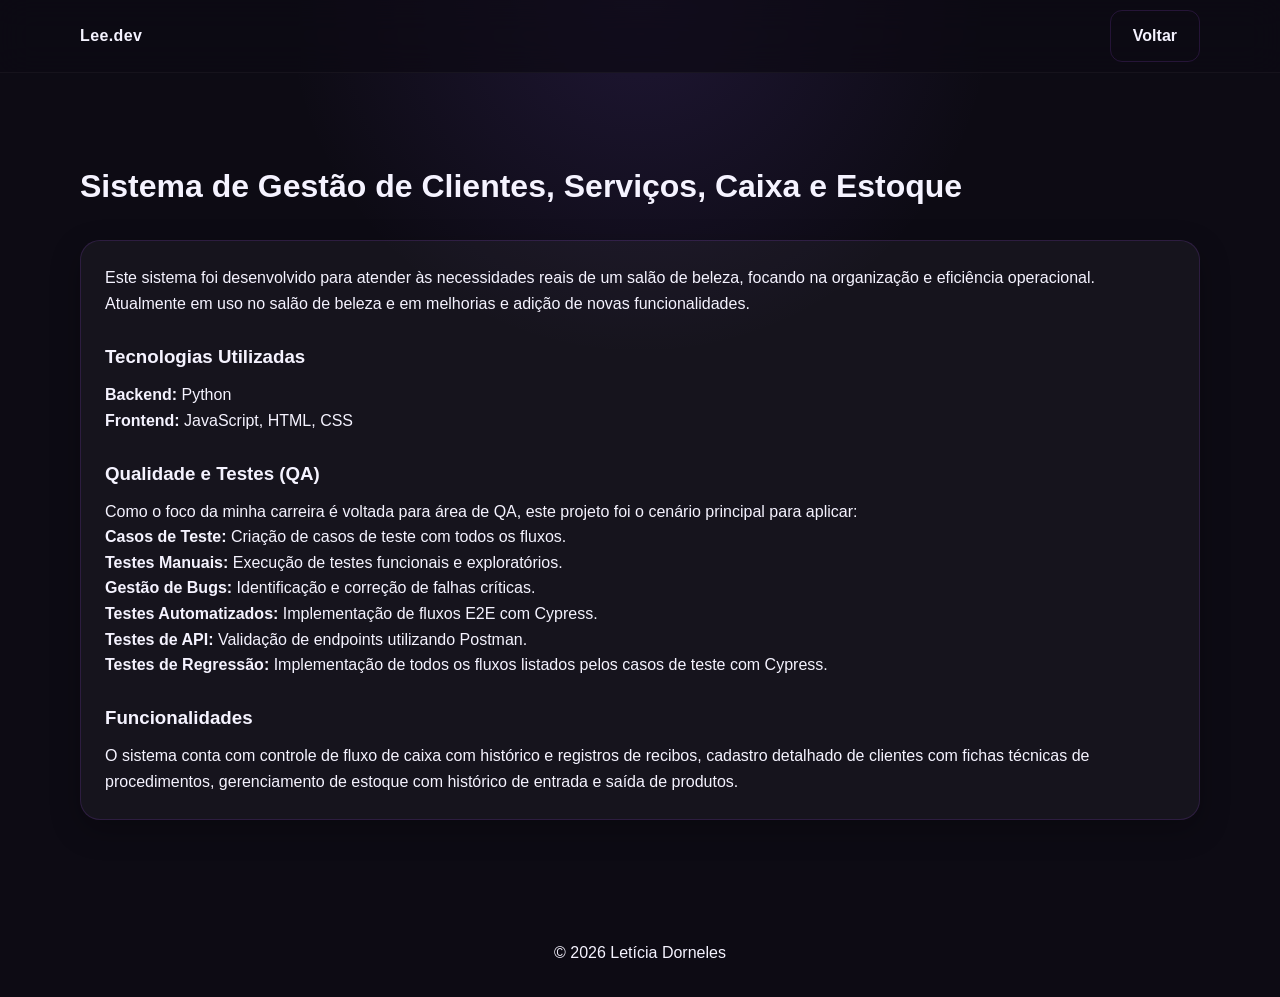
==== projeto-gestao.html @ e73dcba8 "Adicionando mais detalhes sobre os projetos" ====
<!DOCTYPE html>
<html lang="pt-BR">
<head>
  <meta charset="UTF-8" />
  <meta name="viewport" content="width=device-width, initial-scale=1.0" />
  <title>Sistema de Gestão | Detalhes do Projeto</title>
  <link rel="stylesheet" href="css/style.css" />
</head>
<body>
  <header class="header">
    <nav class="nav container">
      <a href="index.html" class="logo">Lee.dev</a>
      <a href="index.html#projetos" class="btn btn-secondary">Voltar</a>
    </nav>
  </header>

  <main class="section">
    <div class="container">
      <h1 class="section-title">Sistema de Gestão de Clientes, Serviços, Caixa e Estoque</h1>
      <div class="card">
        <p>Este sistema foi desenvolvido para atender às necessidades reais de um salão de beleza, focando na organização e eficiência operacional. Atualmente em uso no salão de beleza e em melhorias e adição de novas funcionalidades.</p>
        <br>
        <h3>Tecnologias Utilizadas</h3>
        <ul>
          <li><strong>Backend:</strong> Python</li>
          <li><strong>Frontend:</strong> JavaScript, HTML, CSS</li>
        </ul>
        <br>
        <h3>Qualidade e Testes (QA)</h3>
        <p>Como o foco da minha carreira é voltada para área de QA, este projeto foi o cenário principal para aplicar:</p>
        <ul>
          <li><strong>Casos de Teste:</strong> Criação de casos de teste com todos os fluxos.</li>
          <li><strong>Testes Manuais:</strong> Execução de testes funcionais e exploratórios.</li>
          <li><strong>Gestão de Bugs:</strong> Identificação e correção de falhas críticas.</li>
          <li><strong>Testes Automatizados:</strong> Implementação de fluxos E2E com Cypress.</li>
          <li><strong>Testes de API:</strong> Validação de endpoints utilizando Postman.</li>
          <li><strong>Testes de Regressão:</strong> Implementação de todos os fluxos listados pelos casos de teste com Cypress.</li>
          
          
        </ul>
        <br>
        <h3>Funcionalidades</h3>
        <p>O sistema conta com controle de fluxo de caixa com histórico e registros de recibos, cadastro detalhado de clientes com fichas técnicas de procedimentos, gerenciamento de estoque com histórico de entrada e saída de produtos.</p>
      </div>
    </div>
  </main>

  <footer class="container" style="text-align: center; padding: 2rem 0;">
    <p>&copy; 2026 Letícia Dorneles</p>
  </footer>
</body>
</html>
---- css/style.css ----
:root {
  --bg: #0d0b14;
  --bg-soft: #151221;
  --card: rgba(255, 255, 255, 0.04);
  --border: rgba(168, 85, 247, 0.16);
  --text: #f5f3ff;
  --text-soft: #b9b3c9;
  --primary: #8b5cf6;
  --primary-soft: #a78bfa;
  --shadow: 0 10px 30px rgba(0, 0, 0, 0.25);
}

* {
  margin: 0;
  padding: 0;
  box-sizing: border-box;
}

html {
  scroll-behavior: smooth;
}

body {
  background:
    radial-gradient(circle at top, rgba(139, 92, 246, 0.14), transparent 30%),
    var(--bg);
  color: var(--text);
  font-family: Arial, Helvetica, sans-serif;
  line-height: 1.6;
}

a {
  color: inherit;
  text-decoration: none;
}

ul {
  list-style: none;
}

.container {
  width: min(1120px, 90%);
  margin: 0 auto;
}

.header {
  position: sticky;
  top: 0;
  z-index: 1000;
  backdrop-filter: blur(16px);
  background: rgba(13, 11, 20, 0.72);
  border-bottom: 1px solid rgba(255, 255, 255, 0.04);
}

.nav {
  min-height: 72px;
  display: flex;
  align-items: center;
  justify-content: space-between;
}

.logo {
  font-weight: 700;
  letter-spacing: 0.4px;
}

.nav-links {
  display: flex;
  gap: 24px;
}

.nav-links a {
  color: var(--text-soft);
  transition: 0.25s;
}

.nav-links a:hover {
  color: var(--primary-soft);
}

.menu-toggle {
  display: none;
  background: transparent;
  border: none;
  color: var(--text);
  font-size: 28px;
  cursor: pointer;
}

.hero {
  min-height: calc(100vh - 72px);
  display: flex;
  align-items: center;
  padding: 72px 0 40px;
}

.hero-content {
  max-width: 760px;
}

.eyebrow {
  color: var(--primary-soft);
  margin-bottom: 14px;
  font-size: 0.95rem;
}

.hero h1 {
  font-size: clamp(2.2rem, 5vw, 4.2rem);
  line-height: 1.1;
  margin-bottom: 18px;
}

.hero-text {
  max-width: 680px;
  color: var(--text-soft);
  margin-bottom: 28px;
  font-size: 1.05rem;
}

.hero-actions {
  display: flex;
  gap: 14px;
  flex-wrap: wrap;
}

.btn {
  display: inline-block;
  padding: 12px 22px;
  border-radius: 12px;
  font-weight: 600;
  transition: 0.25s ease;
}

.btn-primary {
  background: var(--primary);
  color: white;
  box-shadow: var(--shadow);
}

.btn-primary:hover {
  transform: translateY(-2px);
  background: #7c3aed;
}

.btn-secondary {
  border: 1px solid var(--border);
  background: transparent;
  color: var(--text);
}

.btn-secondary:hover {
  background: rgba(255, 255, 255, 0.04);
}

.section {
  padding: 88px 0;
}

.section-title {
  font-size: 2rem;
  margin-bottom: 28px;
}

.grid {
  display: grid;
  grid-template-columns: repeat(3, 1fr);
  gap: 22px;
}

.card {
  background: var(--card);
  border: 1px solid var(--border);
  border-radius: 20px;
  padding: 24px;
  box-shadow: var(--shadow);
}

.card h3 {
  margin-bottom: 10px;
}

.card p + p {
  margin-top: 14px;
}

.project-card {
  transition: transform 0.25s ease, border-color 0.25s ease;
}

.project-card:hover {
  transform: translateY(-4px);
  border-color: rgba(168, 85, 247, 0.32);
}

.tag {
  display: inline-block;
  margin: 8px 0 14px;
  padding: 6px 10px;
  border-radius: 999px;
  background: rgba(139, 92, 246, 0.12);
  color: var(--primary-soft);
  font-size: 0.9rem;
}

@media (max-width: 900px) {
  .grid {
    grid-template-columns: 1fr;
  }

  .nav-links {
    position: absolute;
    top: 72px;
    right: 5%;
    width: 220px;
    flex-direction: column;
    gap: 16px;
    padding: 20px;
    border-radius: 16px;
    background: #171322;
    border: 1px solid var(--border);
    display: none;
  }

  .nav-links.active {
    display: flex;
  }

  .menu-toggle {
    display: block;
  }

  a {
  color: #a855f7;
  transition: 0.3s;
  }

  a:hover {
    text-decoration: underline;
  }

  .project-link {
    text-decoration: none;
    color: inherit;
    display: block;
    transition: transform 0.3s ease;
  }
  .project-link:hover {
    transform: translateY(-5px); /* Dá um efeito visual legal ao passar o mouse */
  }

}
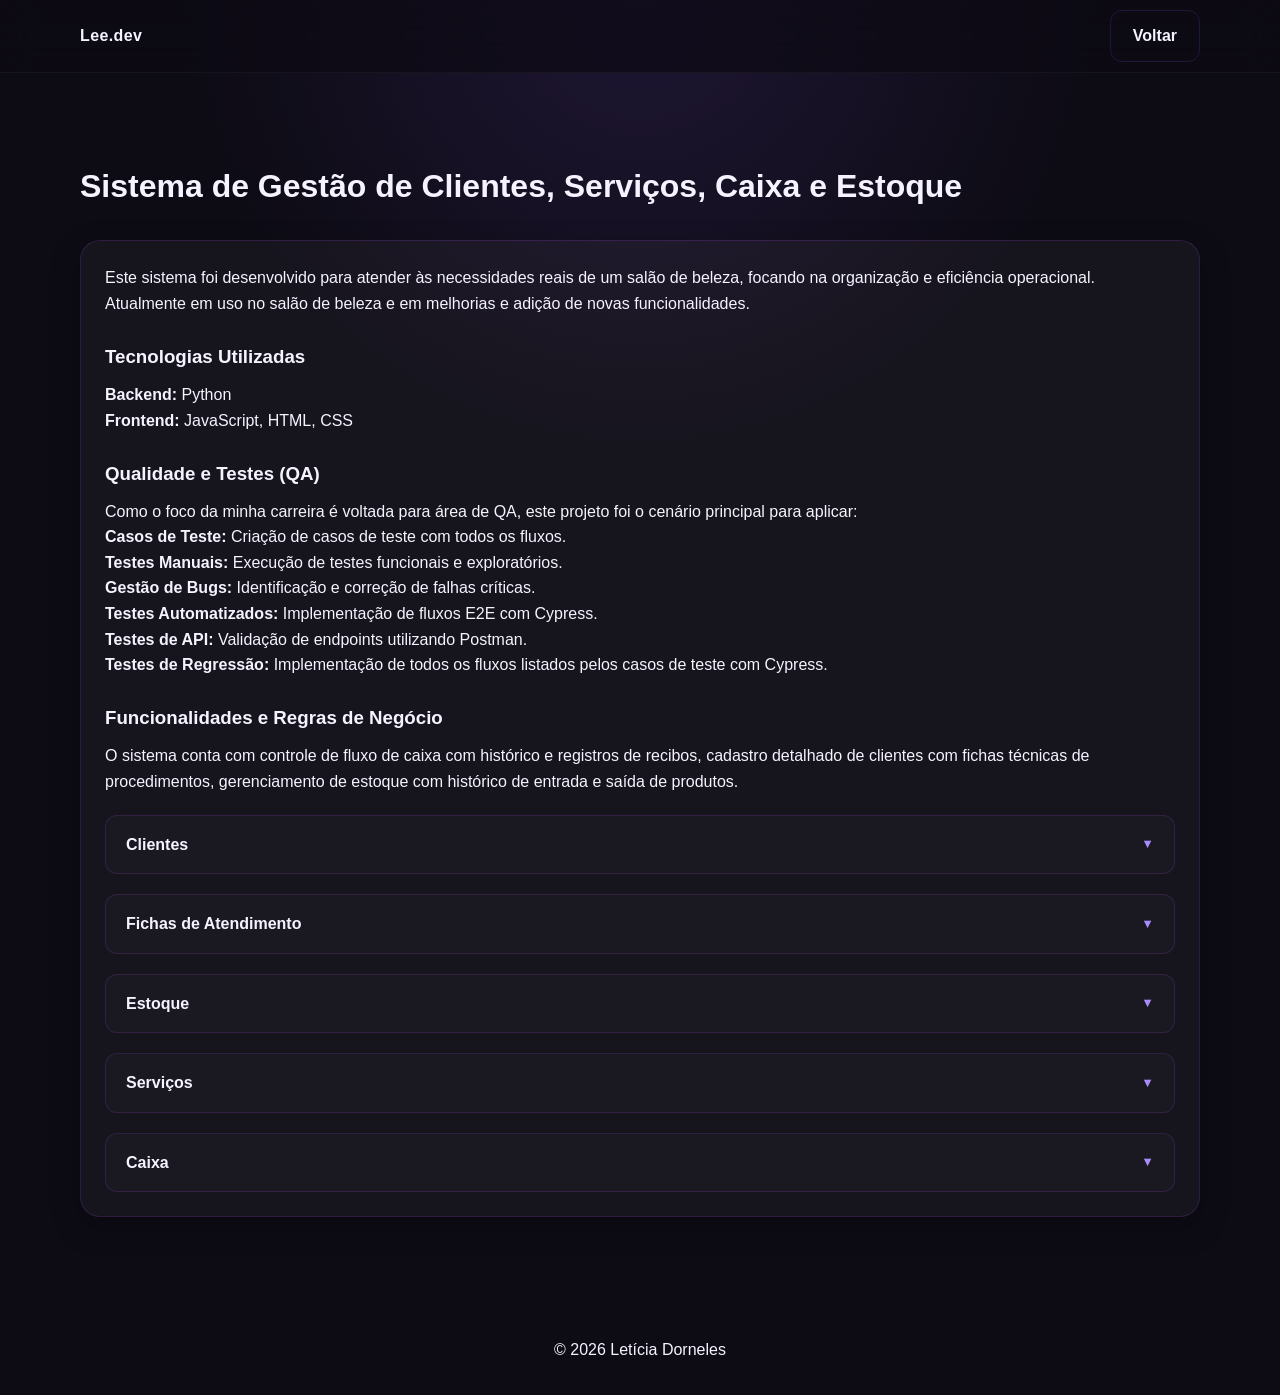
==== commit fbfed12a: "Adicionando novas informações nos projetos" ====
--- a/projeto-gestao.html
+++ b/projeto-gestao.html
@@ -39,8 +39,116 @@
           
         </ul>
         <br>
-        <h3>Funcionalidades</h3>
+        <h3>Funcionalidades e Regras de Negócio</h3>
         <p>O sistema conta com controle de fluxo de caixa com histórico e registros de recibos, cadastro detalhado de clientes com fichas técnicas de procedimentos, gerenciamento de estoque com histórico de entrada e saída de produtos.</p>
+
+        <details class="accordion-item">
+          <summary class="accordion-header">
+            <h4 class="category">Clientes</h4>
+            <span class="accordion-icon">▼</span>
+          </summary>
+          <div class="accordion-content">
+            <ul>
+              <li>&#10003; Nome, telefone e NIF são campos obrigatórios para cadastro de cliente.</li>
+              <li>&#10003; Telefone valida se tem formato válido (ex.: apenas números no formato +XXX XXX XXX XXX).</li>
+              <li>&#10003; NIF deve ser único para cada cliente, valida se é padrão de Portugal (9 dígitos) e se outro cliente já possui o mesmo NIF.</li>
+              <li>&#10003; Email, se preenchido, valida se tem formato válido.</li>
+              <li>&#10003; Data de nascimento, se preenchido, valida se tem formato válido DD/MM/AAAA e ano deve ser ≤ ano atual.</li>
+              <li>&#10003; Clientes ativos indica se o cliente ainda é atendido, enquanto clientes inativos não devem aparecer em buscas de venda ou cadastro de fichas.</li>
+              <li>&#10003; Ao excluir cliente, as fichas devem ser removidas.</li>
+            </ul>
+          </div>
+        </details>
+        <details class="accordion-item">
+          <summary class="accordion-header">
+            <h4 class="category">Fichas de Atendimento</h4>
+            <span class="accordion-icon">▼</span>
+          </summary>
+          <div class="accordion-content">
+            <ul>
+                <li>&#10003; Cliente é obrigatório para fazer o cadastro da ficha</li>
+                <li>&#10003; Preço deve ser ≥ 0.</li>
+                <li>&#10003; Data do procedimento não pode ser uma data futura.</li>
+                <li>&#10003; Profissional é opcional, mas essencial para informar quem realizou o atendimento.</li>
+                <li>&#10003; Procedimento, homecare e observação são opcionais, mas têm limite de caracteres.</li>
+                <li>&#10003; Ao excluir um cliente, todas as fichas dele são excluídas.</li>
+                <li>&#10003; Cada ficha deve registrar o valor do serviço/produto naquela data, não dependendo de atualizações futuras de preço do serviço/produto.</li>
+                <li>&#10003; Histórico: fichas ordenadas da mais recente para a mais antiga.</li>
+            </ul>
+          </div>
+        </details>
+        <details class="accordion-item">
+          <summary class="accordion-header">
+            <h4 class="category">Estoque</h4>
+            <span class="accordion-icon">▼</span>
+          </summary>
+          <div class="accordion-content">
+            <ul>
+                <li>&#10003; Nome e preço são obrigatórios.</li>
+                <li>&#10003; Preço deve ser &gt; 0.</li>
+                <li>&#10003; Quantidade não pode ser negativa, caso não tenha estoque ainda pode ser criado com quantidade 0 e ser atualizada posteriormente, a quantidade é controlada por entradas e saídas.</li>
+                <li>&#10003; Não é permitido vender produto com estoque insuficiente.</li>
+                <li>&#10003; Movimentações de estoque devem registrar tipo (entrada/saída), quantidade e data.</li>
+                <li>&#10003; Produto pode ter descrição opcional.</li>
+                <li>&#10003; Produtos com quantidade 0 devem aparecer como “sem estoque” em vendas.</li>
+                <li>&#10003; Produto e tipo (entrada/saída) são obrigatórios para fazer movimentação no estoque.</li>
+                <li>&#10003; Tipo deve ser apenas entrada ou saída.</li>
+                <li>&#10003; Ao criar uma saída (venda no caixa), valida se o produto possui estoque suficiente.</li>
+                <li>&#10003; Cliente pode ser opcional, mas se estiver preenchido indica que a saída está ligada a uma venda.</li>
+                <li>&#10003; Movimentação no estoque
+                    <br>&nbsp;&nbsp;&nbsp;&nbsp;• Entrada:
+                        <br>&nbsp;&nbsp;&nbsp;&nbsp;&nbsp;&nbsp;&nbsp;&nbsp;- Adiciona quantidade ao estoque pela edição do produto.
+                    <br>&nbsp;&nbsp;&nbsp;&nbsp;• Saída:
+                        <br>&nbsp;&nbsp;&nbsp;&nbsp;&nbsp;&nbsp;&nbsp;&nbsp;- Verifica se quantidade &gt; 0.
+                        <br>&nbsp;&nbsp;&nbsp;&nbsp;&nbsp;&nbsp;&nbsp;&nbsp;- Verifica estoque suficiente.
+                        <br>&nbsp;&nbsp;&nbsp;&nbsp;&nbsp;&nbsp;&nbsp;&nbsp;- Cria movimentação no estoque do tipo 'SAIDA'.
+                        <br>&nbsp;&nbsp;&nbsp;&nbsp;&nbsp;&nbsp;&nbsp;&nbsp;- Associa cliente, se informado.
+                </li>
+                <li>&#10003; Relatório do estoque filtra por data, cliente e produto, mostrando entradas, saídas e quantidade atual de cada produto.</li>
+            </ul>
+          </div>
+        </details>
+        <details class="accordion-item">
+          <summary class="accordion-header">
+            <h4 class="category">Serviços</h4>
+            <span class="accordion-icon">▼</span>
+          </summary>
+          <div class="accordion-content">
+            <ul>
+                <li>&#10003; Nome e preco são obrigatórios.</li>
+                <li>&#10003; Preço deve ser &gt; 0.</li>
+                <li>&#10003; Preço do serviço deve ser congelado ao criar uma venda, preservando o valor no histórico das vendas antigas.</li>
+            </ul>
+          </div>
+        </details>
+        <details class="accordion-item">
+          <summary class="accordion-header">
+            <h4 class="category">Caixa</h4>
+            <span class="accordion-icon">▼</span>
+          </summary>
+          <div class="accordion-content">
+            <ul>
+                <li>&#10003; Cliente é opcional, mas essencial, caso não tenha o registro fica como “Não informado”.</li>
+                <li>&#10003; Data por padrão é a data e hora local do dispositivo.</li>
+                <li>&#10003; Desconto e sinal são opcionais, pode ser ≥ 0.</li>
+                <li>&#10003; Valor total deve ser > 0 (não pode ser negativo nem zero).</li>
+                <li>&#10003; Profissional opcional, mas essencial para informar quem realizou o atendimento.</li>
+                <li>&#10003; Forma de pagamento é obrigatório, deve ser uma das opções definidas.</li>
+                <li>&#10003; Quantidades sempre 1 por registro; multiplicar registro se necessário.</li>
+                <li>&#10003; Fatura deve ser 'sim' ou 'nao' de acordo com desejo da cliente, caso não seja selecionado salva como 'nao'.</li>
+                <li>&#10003; Ao finalizar venda:
+                    <br>&nbsp;&nbsp;&nbsp;&nbsp;- Valida estoque dos produtos (tem um campo no caixa mostrando a quantidade de estoque real).
+                    <br>&nbsp;&nbsp;&nbsp;&nbsp;- Valida valor total ≥ 0, caso não seja validado a venda não é finalizada e uma mensagem de erro aparece na tela.
+                    <br>&nbsp;&nbsp;&nbsp;&nbsp;- A quantidade dos produtos vendidos é atualizada no estoque assim que a venda é finalizada no caixa.
+                    <br>&nbsp;&nbsp;&nbsp;&nbsp;- Os nomes e valores de produtos/serviços são congelados no recibo para evitar alterações de valor/nome em recibos antigos caso tenha alteração de preço ou nome no futuro.</li>
+                <li>&#10003; Pelo menos produto ou servico deve estar preenchido.</li>
+                <li>&#10003; Quantidade de produto ou serviço é sempre 1, caso a cliente vá pagar 2 serviços/produtos iguais, deve ser adicionado o serviço/produto 2 vezes.</li>
+                <li>&#10003; Produto ou serviço deve ser preenchido no momento da venda para congelar no histórico das vendas e no recibo da cliente.</li>
+                <li>&#10003; Não permite vender mais do que estoque disponível.</li>
+                <li>&#10003; Atualizações de preço ou nome do produto/serviço não devem afetar vendas já registradas.</li>
+            </ul>
+          </div>
+        </details>
       </div>
     </div>
   </main>
--- a/css/style.css
+++ b/css/style.css
@@ -248,4 +248,47 @@
     transform: translateY(-5px); /* Dá um efeito visual legal ao passar o mouse */
   }
 
+}
+
+/* Accordion Styles */
+.accordion-item {
+  border: 1px solid var(--border);
+  border-radius: 12px;
+  margin-top: 20px;
+  background: rgba(255, 255, 255, 0.02);
+  overflow: hidden;
+  transition: border-color 0.3s;
+}
+
+.accordion-item:hover {
+  border-color: rgba(168, 85, 247, 0.4);
+}
+
+.accordion-header {
+  padding: 16px 20px;
+  cursor: pointer;
+  list-style: none;
+  display: flex;
+  justify-content: space-between;
+  align-items: center;
+}
+
+.accordion-header::-webkit-details-marker {
+  display: none;
+}
+
+.accordion-content {
+  padding: 0 20px 20px;
+  border-top: 1px solid var(--border);
+  color: var(--text-soft);
+}
+
+.accordion-item[open] .accordion-icon {
+  transform: rotate(180deg);
+}
+
+.accordion-icon {
+  color: var(--primary-soft);
+  transition: transform 0.3s;
+  font-size: 0.8rem;
 }
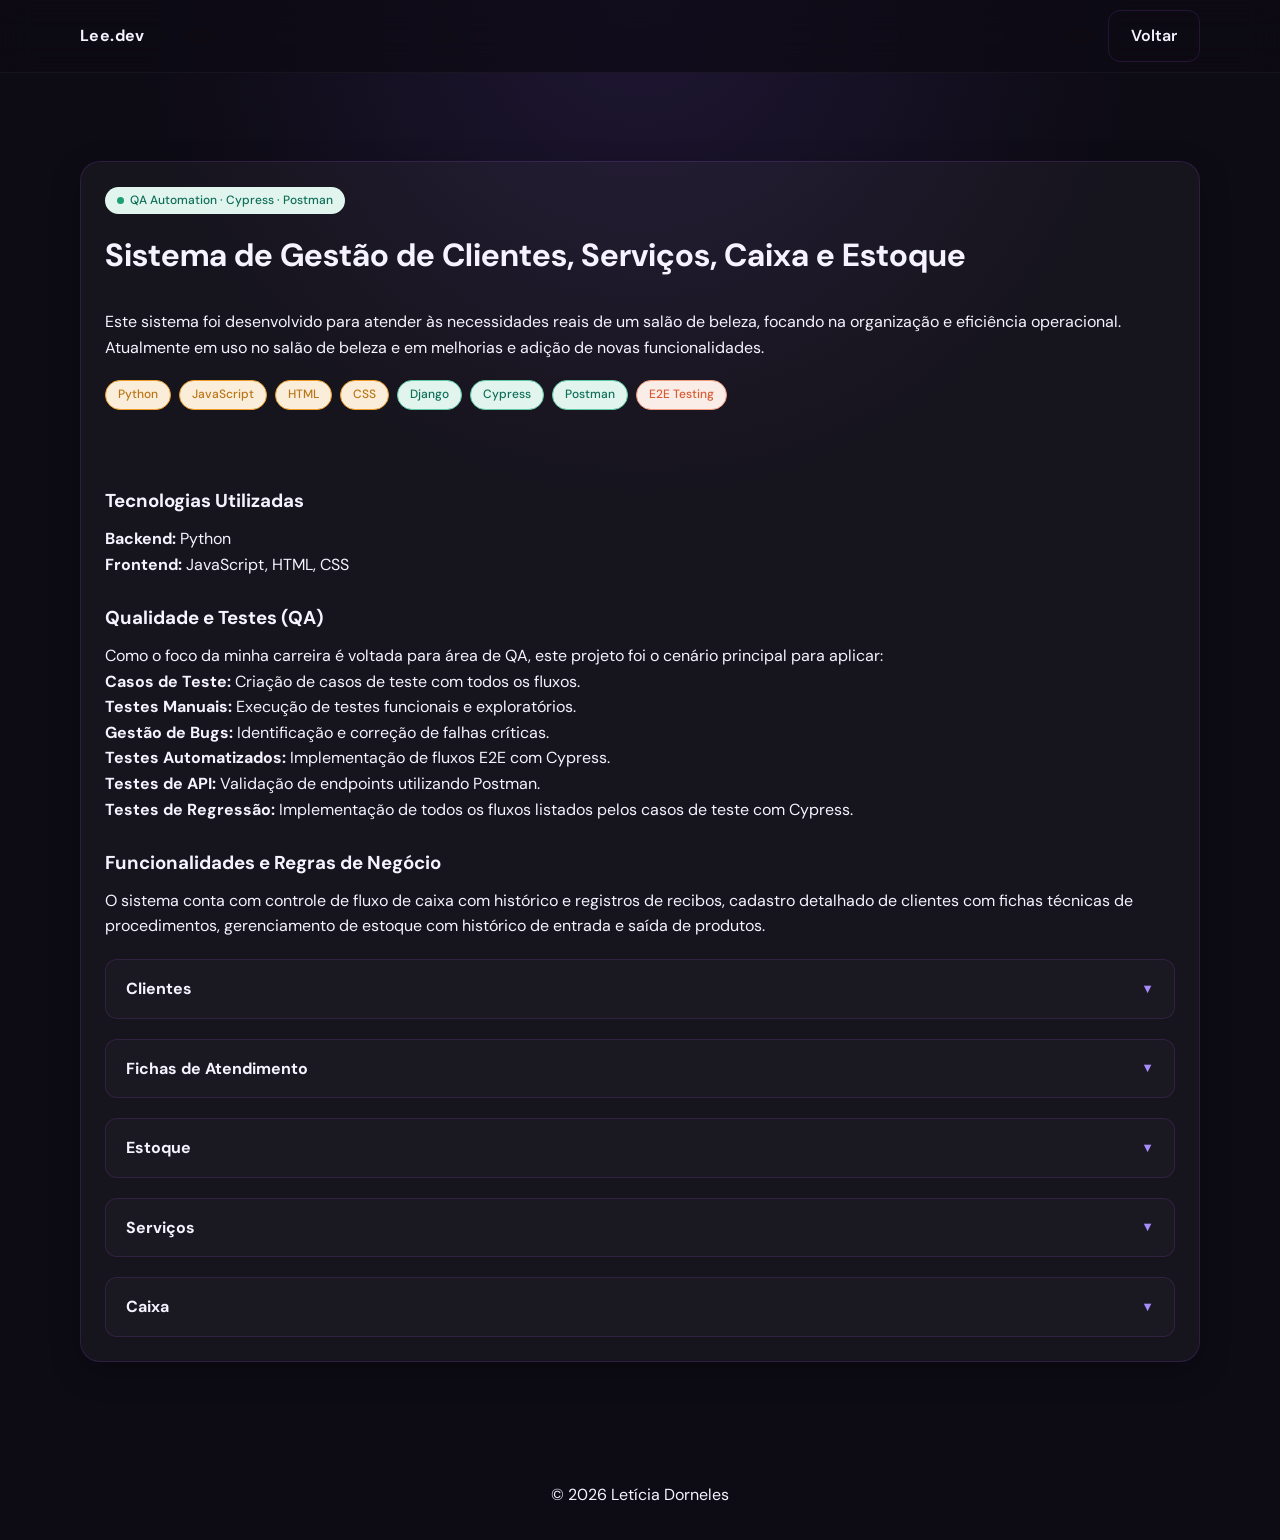
==== commit 47be4c2a: "Adicionando novas informações no projeto" ====
--- a/projeto-gestao.html
+++ b/projeto-gestao.html
@@ -4,6 +4,7 @@
   <meta charset="UTF-8" />
   <meta name="viewport" content="width=device-width, initial-scale=1.0" />
   <title>Sistema de Gestão | Detalhes do Projeto</title>
+  <link href="https://fonts.googleapis.com/css2?family=Fira+Code:wght@400;500&family=DM+Sans:wght@400;500;600&display=swap" rel="stylesheet"/>
   <link rel="stylesheet" href="css/style.css" />
 </head>
 <body>
@@ -16,9 +17,22 @@
 
   <main class="section">
     <div class="container">
+      <div class="card">
+      <span class="hero-tag"><span class="hero-dot"></span>QA Automation · Cypress · Postman</span>
       <h1 class="section-title">Sistema de Gestão de Clientes, Serviços, Caixa e Estoque</h1>
-      <div class="card">
         <p>Este sistema foi desenvolvido para atender às necessidades reais de um salão de beleza, focando na organização e eficiência operacional. Atualmente em uso no salão de beleza e em melhorias e adição de novas funcionalidades.</p>
+        <div class="pill-row">
+          <span class="pill pill-amber">Python</span>
+          <span class="pill pill-amber">JavaScript</span>
+          <span class="pill pill-amber">HTML</span>
+          <span class="pill pill-amber">CSS</span>
+          <span class="pill pill-green">Django</span>
+          <span class="pill pill-green">Cypress</span>
+          <span class="pill pill-green">Postman</span>
+          <span class="pill pill-coral">E2E Testing</span>
+        </div>
+        <br><br>
+
         <br>
         <h3>Tecnologias Utilizadas</h3>
         <ul>
--- a/css/style.css
+++ b/css/style.css
@@ -1,4 +1,12 @@
 :root {
+  --green: #1D9E75;
+  --green-light: #E1F5EE;
+  --green-mid: #9FE1CB;
+  --teal-deep: #0F6E56;
+  --amber: #BA7517;
+  --amber-light: #FAEEDA;
+  --coral: #D85A30;
+  --coral-light: #FAECE7;
   --bg: #0d0b14;
   --bg-soft: #151221;
   --card: rgba(255, 255, 255, 0.04);
@@ -8,6 +16,10 @@
   --primary: #8b5cf6;
   --primary-soft: #a78bfa;
   --shadow: 0 10px 30px rgba(0, 0, 0, 0.25);
+  --font-main: 'DM Sans', sans-serif;
+  --font-code: 'Fira Code', monospace;
+  /* --text-secondary: #5F5E5A; */ /* aqui é das letras do processo */
+  --radius-lg: 12px; /* aqui deixa a borda arredondada do processo */
 }
 
 * {
@@ -25,7 +37,7 @@
     radial-gradient(circle at top, rgba(139, 92, 246, 0.14), transparent 30%),
     var(--bg);
   color: var(--text);
-  font-family: Arial, Helvetica, sans-serif;
+  font-family: var(--font-main);
   line-height: 1.6;
 }
 
@@ -122,6 +134,42 @@
   gap: 14px;
   flex-wrap: wrap;
 }
+
+/* ── Hero ── */
+    .hero-title {
+      border: 0.5px solid var(--border);
+      border-radius: var(--radius-lg);
+      padding: 2rem;
+      margin-bottom: 1.5rem;
+      background: var(--bg);
+    }
+    .hero-tag {
+      display: inline-flex;
+      align-items: center;
+      gap: 6px;
+      background: var(--green-light);
+      color: var(--teal-deep);
+      font-size: 12px;
+      font-weight: 500;
+      padding: 4px 12px;
+      border-radius: 20px;
+      margin-bottom: 1rem;
+    }
+    .hero-dot {
+      width: 7px; height: 7px;
+      border-radius: 50%;
+      background: var(--green);
+      animation: pulse 1.8s infinite;
+    }
+    @keyframes pulse { 0%,100%{opacity:1} 50%{opacity:.4} }
+    .hero-title h1 { font-size: 22px; font-weight: 600; line-height: 1.3; margin-bottom: .5rem; }
+    .hero-sub { font-size: 15px; color: var(--text-secondary); line-height: 1.6; }
+    .pill-row { display: flex; flex-wrap: wrap; gap: 8px; margin-top: 1.25rem; }
+    .pill { font-size: 12px; font-weight: 500; padding: 4px 12px; border-radius: 20px; border: 0.5px solid; }
+    .pill-green { background: var(--green-light); color: var(--teal-deep); border-color: #5DCAA5; }
+    .pill-amber { background: var(--amber-light); color: var(--amber); border-color: #EF9F27; }
+    .pill-coral { background: var(--coral-light); color: var(--coral); border-color: #F0997B; }
+
 
 .btn {
   display: inline-block;
@@ -201,6 +249,75 @@
   color: var(--primary-soft);
   font-size: 0.9rem;
 }
+
+.tag-green {
+  background-color: #e8f5e9;
+  color: #2e7d32;
+  border: 1px solid #a5d6a7;
+}
+
+.tag-yellow {
+  background-color: #fff3e0;
+  color: #b26a00;
+  border: 1px solid #ffcc80;
+}
+
+.tag-orange {
+  background-color: #fbe9e7;
+  color: #d84315;
+  border: 1px solid #ffab91;
+}
+
+.tag-title {
+  display: inline-flex;
+  align-items: center;
+  gap: 6px;
+
+  padding: 6px 12px;
+  border-radius: 999px;
+
+  background: rgba(16, 185, 129, 0.15); /* verde suave */
+  color: #065f46;
+
+  font-size: 0.9rem;
+  border: none; /* 👈 remove qualquer borda */
+}
+
+.dot {
+  width: 8px;
+  height: 8px;
+  background-color: #10b981; /* verde */
+  border-radius: 50%;
+  position: relative;
+} 
+
+/* animação pulsando */
+.dot::after {
+  content: "";
+  position: absolute;
+  width: 100%;
+  height: 100%;
+  border-radius: 50%;
+  background-color: #10b981;
+  opacity: 0.6;
+  animation: pulse 1.5s infinite;
+}
+
+@keyframes pulse {
+  0% {
+    transform: scale(1);
+    opacity: 0.6;
+  }
+  70% {
+    transform: scale(2.5);
+    opacity: 0;
+  }
+  100% {
+    opacity: 0;
+  }
+}
+
+
 
 @media (max-width: 900px) {
   .grid {
@@ -291,4 +408,96 @@
   color: var(--primary-soft);
   transition: transform 0.3s;
   font-size: 0.8rem;
+}
+
+.grid-cards {
+  display: grid;
+  grid-template-columns: repeat(auto-fit, minmax(220px, 1fr));
+  gap: 16px;
+  margin-top: 16px;
+}
+
+.card-item {
+  background: rgba(168, 85, 247, 0.4);
+  padding: 16px;
+  border-radius: 12px;
+  color: #e5e7eb;
+  font-size: 0.95rem;
+  transition: 0.2s ease;
+  border: 1px solid rgba(255,255,255,0.05);
+}
+
+.card-item:hover {
+  transform: translateY(-4px);
+  border-color: rgba(139, 92, 246, 0.3);
+}
+
+.card-number {
+  font-size: 0.8rem;
+  color: #22c55e;
+  font-weight: bold;
+  display: block;
+  margin-bottom: 6px;
+}
+
+/* ── Section label ── */
+    .section-label {
+      font-size: 11px; font-weight: 500;
+      letter-spacing: .08em; color: var(--text-secondary);
+      text-transform: uppercase; margin-bottom: .75rem;
+    }
+
+    /* ── Process flow ── */
+    .process-flow {
+      display: grid;
+      grid-template-columns: 1fr auto 1fr auto 1fr;
+      align-items: center;
+      gap: 0;
+      margin-bottom: 1.5rem;
+    }
+    .proc-step {
+      background: var(--bg);
+      border: 0.5px solid var(--border);
+      border-radius: var(--radius-lg);
+      padding: .9rem 1rem;
+      text-align: center;
+    }
+    .proc-num { font-size: 12px; font-weight: 500; letter-spacing: .06em; color: var(--text-secondary); text-transform: uppercase; margin-bottom: 4px; }
+    .proc-icon { font-size: 20px; margin-bottom: 6px; }
+    .proc-title { font-size: 14px; font-weight: 500; margin-bottom: 4px; }
+    .proc-desc { font-size: 14px; color: var(--text-secondary); line-height: 1.4; }
+    .proc-arrow { text-align: center; color: var(--text-secondary); font-size: 16px; padding: 0 4px; }
+
+    /* ── Learnings ── */
+    .learnings { display: grid; grid-template-columns: repeat(2,1fr); gap: 12px; margin-bottom: 1.5rem; }
+    .learn-card { background: var(--bg); border: 0.5px solid var(--border); border-radius: var(--radius-lg); padding: 1rem; display: flex; gap: 10px; align-items: flex-start; }
+    .learn-num { font-size: 20px; font-weight: 600; color: var(--green); min-width: 28px; }
+    .learn-card h4 { font-size: 14px; font-weight: 500; margin-bottom: 3px; }
+    .learn-card p  { font-size: 14px; color: var(--text-secondary); line-height: 1.5; }
+
+/* ── Challenges ── */
+    .card-box { background: var(--bg); border: 0.5px solid var(--border); border-radius: var(--radius-lg); padding: 1.25rem; margin-bottom: 1.5rem; }
+    .challenge-item { display: flex; gap: 12px; padding: .75rem 0; border-bottom: 0.5px solid var(--border); }
+    .challenge-item:last-child { border-bottom: none; }
+    .ch-marker { width: 6px; height: 6px; border-radius: 50%; margin-top: 6px; flex-shrink: 0; }
+    .ch-green { background: var(--green); }
+    .ch-coral { background: var(--coral); }
+    .ch-content h4 { font-size: 14px; font-weight: 500; margin-bottom: 3px; }
+    .ch-content p  { font-size: 14px; color: var(--text-secondary); line-height: 1.5; }
+    .ch-content code { font-family: var(--font-code); font-size: 11px; background: var(--bg-secondary); padding: 1px 5px; border-radius: 4px; }
+
+    /* ── Stack grid ── */
+    .stack-grid { display: grid; grid-template-columns: repeat(3,1fr); gap: 12px; margin-bottom: 1.5rem; }
+    .stack-card { background: var(--bg); border: 0.5px solid var(--border); border-radius: var(--radius-lg); padding: 1rem; }
+    .stack-icon { font-size: 22px; margin-bottom: .5rem; }
+    .stack-card h3 { font-size: 14px; font-weight: 500; margin-bottom: 4px; }
+    .stack-card p { font-size: 14px; color: var(--text-secondary); line-height: 1.5; }
+
+/* ── Responsive ── */
+@media (max-width: 560px) {
+  .process-flow { grid-template-columns: 1fr; gap: 8px; }
+  .proc-arrow { transform: rotate(90deg); }
+  .stack-grid { grid-template-columns: 1fr 1fr; }
+  .scenarios-grid { grid-template-columns: 1fr; }
+  .learnings { grid-template-columns: 1fr; }
 }
